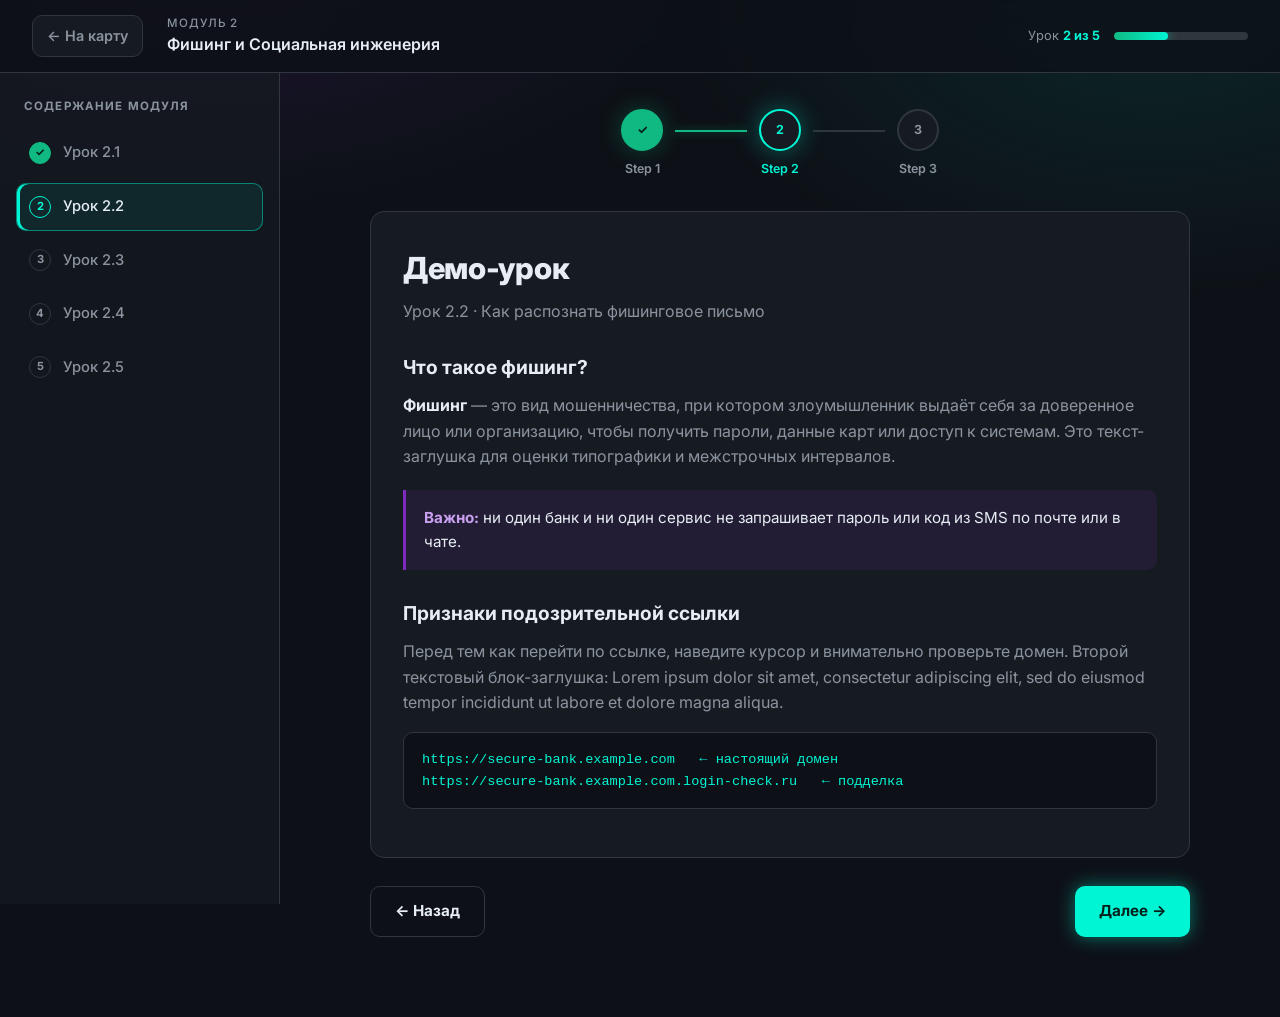
==== lesson.html @ 6311102e "Add Neon Shield UI prototype: course map, lesson template, styles, nav stub Co-authored-by: Kronzex " ====
<!DOCTYPE html>
<html lang="ru">
<head>
  <meta charset="UTF-8">
  <meta name="viewport" content="width=device-width, initial-scale=1.0">
  <title>CyberProtect — Фишинг и Социальная инженерия</title>
  <link rel="preconnect" href="https://fonts.googleapis.com">
  <link rel="preconnect" href="https://fonts.gstatic.com" crossorigin>
  <link rel="stylesheet" href="styles.css">
</head>
<body>

  <header class="header">
    <a href="index.html" class="back-link" data-nav="map">← На карту</a>
    <div class="header__title">
      <small>Модуль 2</small>
      Фишинг и Социальная инженерия
    </div>
    <div class="progress-wrap" style="flex-basis: 220px">
      <span class="progress-label">Урок <strong>2 из 5</strong></span>
      <div class="progress-bar"><div class="progress-bar__fill" style="width: 40%"></div></div>
    </div>
  </header>

  <div class="layout">

    <aside class="sidebar">
      <h2 class="sidebar__title">Содержание модуля</h2>
      <ul class="steps-list">
        <li><a href="#" class="is-done"><span class="dot">✓</span> Урок 2.1</a></li>
        <li><a href="#" class="is-current"><span class="dot">2</span> Урок 2.2</a></li>
        <li><a href="#"><span class="dot">3</span> Урок 2.3</a></li>
        <li><a href="#"><span class="dot">4</span> Урок 2.4</a></li>
        <li><a href="#"><span class="dot">5</span> Урок 2.5</a></li>
      </ul>
    </aside>

    <main class="content">
      <div class="content__inner">

        <nav class="stepper" aria-label="Шаги урока">
          <div class="step is-done">
            <div class="step__circle">✓</div>
            Step 1
          </div>
          <div class="step__line is-done"></div>
          <div class="step is-current">
            <div class="step__circle">2</div>
            Step 2
          </div>
          <div class="step__line"></div>
          <div class="step">
            <div class="step__circle">3</div>
            Step 3
          </div>
        </nav>

        <article class="card">
          <h1>Демо-урок</h1>
          <p>Урок 2.2 · Как распознать фишинговое письмо</p>

          <h2>Что такое фишинг?</h2>
          <p>
            <strong>Фишинг</strong> — это вид мошенничества, при котором злоумышленник выдаёт себя
            за доверенное лицо или организацию, чтобы получить пароли, данные карт или доступ к системам.
            Это текст-заглушка для оценки типографики и межстрочных интервалов.
          </p>

          <div class="callout">
            <b>Важно:</b> ни один банк и ни один сервис не запрашивает пароль или код из SMS по почте или в чате.
          </div>

          <h2>Признаки подозрительной ссылки</h2>
          <p>
            Перед тем как перейти по ссылке, наведите курсор и внимательно проверьте домен.
            Второй текстовый блок-заглушка: Lorem ipsum dolor sit amet, consectetur adipiscing elit,
            sed do eiusmod tempor incididunt ut labore et dolore magna aliqua.
          </p>
          <pre class="code">https://secure-bank.example.com   ← настоящий домен
https://secure-bank.example.com.login-check.ru   ← подделка</pre>
        </article>

        <div class="lesson-nav">
          <a href="#" class="btn btn--ghost">← Назад</a>
          <a href="#" class="btn">Далее →</a>
        </div>

      </div>
    </main>

  </div>

  <script src="app.js"></script>
</body>
</html>
---- styles.css ----
@import url('https://fonts.googleapis.com/css2?family=Inter:wght@400;500;600;700;800&display=swap');

:root {
  --bg-dark: #0D1117;
  --bg-card: #161B22;
  --border: #30363D;
  --text: #E6EDF3;
  --text-muted: #8B949E;
  --accent-cyan: #00F5D4;
  --accent-green: #10B981;
  --accent-purple: #7B2CBF;

  --radius: 14px;
  --glow-cyan: 0 0 24px rgba(0, 245, 212, 0.35);
  --glow-green: 0 0 22px rgba(16, 185, 129, 0.3);
  --glow-purple: 0 0 22px rgba(123, 44, 191, 0.4);
}

*, *::before, *::after { box-sizing: border-box; }

html { scroll-behavior: smooth; }

body {
  margin: 0;
  min-height: 100vh;
  font-family: 'Inter', system-ui, -apple-system, 'Segoe UI', sans-serif;
  color: var(--text);
  background:
    radial-gradient(900px 500px at 15% -10%, rgba(123, 44, 191, 0.18), transparent 60%),
    radial-gradient(800px 500px at 90% 0%, rgba(0, 245, 212, 0.09), transparent 60%),
    var(--bg-dark);
  background-attachment: fixed;
  line-height: 1.6;
  -webkit-font-smoothing: antialiased;
}

a { color: inherit; text-decoration: none; }

/* ---------- Header ---------- */
.header {
  position: sticky;
  top: 0;
  z-index: 50;
  display: flex;
  align-items: center;
  justify-content: space-between;
  gap: 24px;
  padding: 14px 32px;
  background: rgba(13, 17, 23, 0.8);
  backdrop-filter: blur(12px);
  border-bottom: 1px solid var(--border);
}

.logo {
  font-size: 1.25rem;
  font-weight: 800;
  letter-spacing: -0.01em;
  white-space: nowrap;
}
.logo span {
  background: linear-gradient(90deg, var(--accent-cyan), var(--accent-green));
  -webkit-background-clip: text;
  background-clip: text;
  color: transparent;
}

.progress-wrap {
  display: flex;
  align-items: center;
  gap: 14px;
  min-width: 0;
  flex: 0 1 340px;
}
.progress-label {
  font-size: 0.8rem;
  color: var(--text-muted);
  white-space: nowrap;
}
.progress-label strong { color: var(--accent-cyan); font-weight: 700; }

.progress-bar {
  position: relative;
  flex: 1;
  height: 8px;
  background: var(--border);
  border-radius: 999px;
  overflow: hidden;
}
.progress-bar__fill {
  height: 100%;
  width: 33%;
  border-radius: inherit;
  background: linear-gradient(90deg, var(--accent-green), var(--accent-cyan));
  box-shadow: 0 0 12px rgba(0, 245, 212, 0.6);
}

.back-link {
  display: inline-flex;
  align-items: center;
  gap: 8px;
  padding: 8px 14px;
  font-size: 0.9rem;
  font-weight: 600;
  color: var(--text-muted);
  border: 1px solid var(--border);
  border-radius: 10px;
  background: var(--bg-card);
  transition: color .2s, border-color .2s, box-shadow .2s, transform .2s;
}
.back-link:hover {
  color: var(--accent-cyan);
  border-color: var(--accent-cyan);
  box-shadow: var(--glow-cyan);
  transform: translateX(-2px);
}

.header__title {
  flex: 1;
  font-weight: 600;
  font-size: 1rem;
  overflow: hidden;
  text-overflow: ellipsis;
  white-space: nowrap;
}
.header__title small {
  display: block;
  font-size: 0.72rem;
  font-weight: 500;
  color: var(--text-muted);
  text-transform: uppercase;
  letter-spacing: 0.08em;
}

/* ---------- Buttons ---------- */
.btn {
  display: inline-flex;
  align-items: center;
  justify-content: center;
  gap: 8px;
  padding: 12px 24px;
  font: inherit;
  font-weight: 700;
  font-size: 0.95rem;
  color: #04201c;
  background: var(--accent-cyan);
  border: 0;
  border-radius: 10px;
  cursor: pointer;
  box-shadow: 0 0 18px rgba(0, 245, 212, 0.45);
  transition: transform .2s, box-shadow .2s, filter .2s;
}
.btn:hover {
  transform: translateY(-2px);
  box-shadow: 0 0 30px rgba(0, 245, 212, 0.75);
  filter: brightness(1.08);
}
.btn--ghost {
  color: var(--text);
  background: transparent;
  border: 1px solid var(--border);
  box-shadow: none;
}
.btn--ghost:hover {
  border-color: var(--accent-cyan);
  color: var(--accent-cyan);
  box-shadow: var(--glow-cyan);
  filter: none;
}

/* ---------- Page: Index ---------- */
.container {
  max-width: 760px;
  margin: 0 auto;
  padding: 56px 24px 96px;
}

.page-head { text-align: center; margin-bottom: 56px; }
.eyebrow {
  display: inline-block;
  padding: 4px 12px;
  margin-bottom: 16px;
  font-size: 0.75rem;
  font-weight: 600;
  letter-spacing: 0.1em;
  text-transform: uppercase;
  color: var(--accent-cyan);
  border: 1px solid rgba(0, 245, 212, 0.35);
  border-radius: 999px;
  background: rgba(0, 245, 212, 0.06);
}
.page-title {
  margin: 0 0 12px;
  font-size: clamp(1.9rem, 4vw, 2.7rem);
  font-weight: 800;
  line-height: 1.15;
  letter-spacing: -0.02em;
}
.page-title span {
  background: linear-gradient(90deg, var(--accent-cyan), var(--accent-purple));
  -webkit-background-clip: text;
  background-clip: text;
  color: transparent;
}
.page-sub { margin: 0; color: var(--text-muted); font-size: 1.05rem; }

/* Learning path */
.path {
  position: relative;
  display: flex;
  flex-direction: column;
  align-items: center;
  gap: 56px;
}

.path::before {
  content: '';
  position: absolute;
  top: 20px;
  bottom: 20px;
  left: 50%;
  width: 3px;
  transform: translateX(-50%);
  border-radius: 3px;
  background: linear-gradient(
    to bottom,
    var(--accent-green) 0%,
    var(--accent-cyan) 45%,
    var(--border) 70%,
    var(--border) 100%
  );
  box-shadow: 0 0 14px rgba(0, 245, 212, 0.55), 0 0 30px rgba(16, 185, 129, 0.25);
}

.module {
  position: relative;
  z-index: 1;
  width: 100%;
  max-width: 560px;
  display: flex;
  gap: 20px;
  padding: 26px;
  background: var(--bg-card);
  border: 1px solid var(--border);
  border-radius: var(--radius);
  transition: transform .3s ease, box-shadow .3s ease, border-color .3s ease;
}

.module::before {
  content: '';
  position: absolute;
  top: -29px;
  left: 50%;
  width: 11px;
  height: 11px;
  transform: translateX(-50%);
  border-radius: 50%;
  background: var(--node-color, var(--border));
  box-shadow: 0 0 10px var(--node-color, transparent);
}
.module:first-child::before { display: none; }

.module__icon {
  flex: none;
  display: grid;
  place-items: center;
  width: 54px;
  height: 54px;
  font-size: 1.5rem;
  font-weight: 800;
  border-radius: 50%;
  border: 2px solid var(--node-color, var(--border));
  color: var(--node-color, var(--text-muted));
  background: rgba(255, 255, 255, 0.02);
}

.module__body { flex: 1; min-width: 0; }
.module__status {
  display: inline-block;
  margin-bottom: 6px;
  font-size: 0.7rem;
  font-weight: 700;
  letter-spacing: 0.1em;
  text-transform: uppercase;
  color: var(--node-color, var(--text-muted));
}
.module__title { margin: 0 0 8px; font-size: 1.25rem; font-weight: 700; line-height: 1.3; }
.module__desc { margin: 0; color: var(--text-muted); font-size: 0.95rem; }
.module__meta {
  display: flex;
  flex-wrap: wrap;
  gap: 8px;
  margin-top: 16px;
}
.tag {
  padding: 3px 10px;
  font-size: 0.75rem;
  color: var(--text-muted);
  border: 1px solid var(--border);
  border-radius: 999px;
}
.module .btn { margin-top: 20px; }

/* Done */
.module--done { --node-color: var(--accent-green); border-color: rgba(16, 185, 129, 0.45); }
.module--done .module__icon {
  background: rgba(16, 185, 129, 0.12);
  box-shadow: var(--glow-green);
}
.module--done:hover {
  transform: translateY(-6px);
  box-shadow: var(--glow-green), 0 14px 30px rgba(0, 0, 0, 0.4);
  border-color: var(--accent-green);
}

/* Active */
.module--active {
  --node-color: var(--accent-cyan);
  border-color: var(--accent-cyan);
  background: linear-gradient(160deg, rgba(0, 245, 212, 0.07), var(--bg-card) 55%);
  animation: pulse 2.4s ease-in-out infinite;
}
.module--active .module__icon {
  background: rgba(0, 245, 212, 0.1);
  box-shadow: var(--glow-cyan);
}
.module--active:hover {
  transform: translateY(-8px);
  animation-play-state: paused;
  box-shadow: 0 0 44px rgba(0, 245, 212, 0.55), 0 18px 36px rgba(0, 0, 0, 0.45);
}

@keyframes pulse {
  0%, 100% {
    box-shadow: 0 0 10px rgba(0, 245, 212, 0.25), 0 0 0 0 rgba(0, 245, 212, 0.4);
    border-color: rgba(0, 245, 212, 0.7);
  }
  50% {
    box-shadow: 0 0 34px rgba(0, 245, 212, 0.55), 0 0 0 8px rgba(0, 245, 212, 0);
    border-color: var(--accent-cyan);
  }
}

/* Locked */
.module--locked {
  opacity: 0.55;
  filter: grayscale(0.6);
  background: rgba(22, 27, 34, 0.6);
  border-style: dashed;
  cursor: not-allowed;
}
.module--locked .module__icon { font-size: 1.35rem; }
.module--locked:hover {
  transform: translateY(-3px);
  box-shadow: 0 8px 20px rgba(0, 0, 0, 0.35);
}

/* ---------- Page: Lesson ---------- */
.layout {
  display: grid;
  grid-template-columns: 280px 1fr;
  min-height: calc(100vh - 69px);
}

.sidebar {
  position: sticky;
  top: 69px;
  align-self: start;
  height: calc(100vh - 69px);
  overflow-y: auto;
  padding: 24px 16px;
  background: rgba(22, 27, 34, 0.7);
  border-right: 1px solid var(--border);
}
.sidebar__title {
  margin: 0 8px 14px;
  font-size: 0.72rem;
  font-weight: 700;
  letter-spacing: 0.1em;
  text-transform: uppercase;
  color: var(--text-muted);
}
.steps-list { list-style: none; margin: 0; padding: 0; display: grid; gap: 6px; }
.steps-list a {
  display: flex;
  align-items: center;
  gap: 12px;
  padding: 11px 12px;
  font-size: 0.92rem;
  font-weight: 500;
  color: var(--text-muted);
  border: 1px solid transparent;
  border-radius: 10px;
  transition: background .2s, color .2s, border-color .2s, box-shadow .2s;
}
.steps-list a:hover {
  color: var(--text);
  background: rgba(255, 255, 255, 0.04);
}
.steps-list .dot {
  flex: none;
  width: 22px;
  height: 22px;
  display: grid;
  place-items: center;
  font-size: 0.7rem;
  font-weight: 700;
  border-radius: 50%;
  border: 1.5px solid var(--border);
}
.steps-list .is-done .dot {
  color: #04201c;
  background: var(--accent-green);
  border-color: var(--accent-green);
}
.steps-list .is-current {
  color: var(--text);
  background: rgba(0, 245, 212, 0.08);
  border-color: rgba(0, 245, 212, 0.45);
  box-shadow: inset 3px 0 0 var(--accent-cyan);
}
.steps-list .is-current .dot { border-color: var(--accent-cyan); color: var(--accent-cyan); }

.content { padding: 36px 40px 80px; min-width: 0; }
.content__inner { max-width: 820px; margin: 0 auto; }

.stepper {
  display: flex;
  align-items: center;
  justify-content: center;
  margin-bottom: 32px;
}
.step {
  display: flex;
  flex-direction: column;
  align-items: center;
  gap: 8px;
  font-size: 0.78rem;
  font-weight: 600;
  color: var(--text-muted);
}
.step__circle {
  display: grid;
  place-items: center;
  width: 42px;
  height: 42px;
  font-weight: 700;
  border-radius: 50%;
  border: 2px solid var(--border);
  background: var(--bg-card);
  cursor: pointer;
  transition: transform .2s, box-shadow .2s, border-color .2s;
}
.step__circle:hover { transform: translateY(-2px); border-color: var(--accent-cyan); }
.step.is-done .step__circle {
  color: #04201c;
  background: var(--accent-green);
  border-color: var(--accent-green);
  box-shadow: var(--glow-green);
}
.step.is-current { color: var(--accent-cyan); }
.step.is-current .step__circle {
  color: var(--accent-cyan);
  border-color: var(--accent-cyan);
  box-shadow: var(--glow-cyan);
}
.step__line {
  width: 72px;
  height: 2px;
  margin: 0 12px 26px;
  background: var(--border);
}
.step__line.is-done { background: var(--accent-green); box-shadow: 0 0 8px rgba(16, 185, 129, .5); }

.card {
  padding: 32px;
  background: var(--bg-card);
  border: 1px solid var(--border);
  border-radius: var(--radius);
  transition: transform .3s ease, box-shadow .3s ease, border-color .3s ease;
}
.card:hover {
  transform: translateY(-4px);
  border-color: rgba(0, 245, 212, 0.5);
  box-shadow: var(--glow-cyan), 0 14px 30px rgba(0, 0, 0, 0.35);
}
.card h1 { margin: 0 0 6px; font-size: 1.9rem; font-weight: 800; letter-spacing: -0.01em; }
.card h2 { margin: 28px 0 10px; font-size: 1.2rem; }
.card p { margin: 0 0 14px; color: var(--text-muted); }
.card p strong { color: var(--text); }

.callout {
  margin: 20px 0;
  padding: 16px 18px;
  border-left: 3px solid var(--accent-purple);
  border-radius: 0 10px 10px 0;
  background: rgba(123, 44, 191, 0.12);
  color: var(--text);
  font-size: 0.95rem;
}
.callout b { color: #c9a0f0; }

pre.code {
  margin: 16px 0;
  padding: 16px 18px;
  overflow-x: auto;
  font: 0.85rem/1.6 ui-monospace, 'SF Mono', Menlo, Consolas, monospace;
  color: var(--accent-cyan);
  background: var(--bg-dark);
  border: 1px solid var(--border);
  border-radius: 10px;
}

.lesson-nav {
  display: flex;
  justify-content: space-between;
  gap: 12px;
  margin-top: 28px;
}

/* ---------- Responsive ---------- */
@media (max-width: 860px) {
  .layout { grid-template-columns: 1fr; }
  .sidebar {
    position: static;
    height: auto;
    border-right: 0;
    border-bottom: 1px solid var(--border);
  }
  .content { padding: 24px 16px 60px; }
}

@media (max-width: 600px) {
  .header { padding: 12px 16px; flex-wrap: wrap; }
  .progress-wrap { flex: 1 1 100%; order: 3; }
  .module { padding: 20px; gap: 14px; }
  .module__icon { width: 44px; height: 44px; }
  .step__line { width: 32px; margin-inline: 6px; }
  .card { padding: 22px; }
}

@media (prefers-reduced-motion: reduce) {
  * { animation: none !important; transition: none !important; }
}
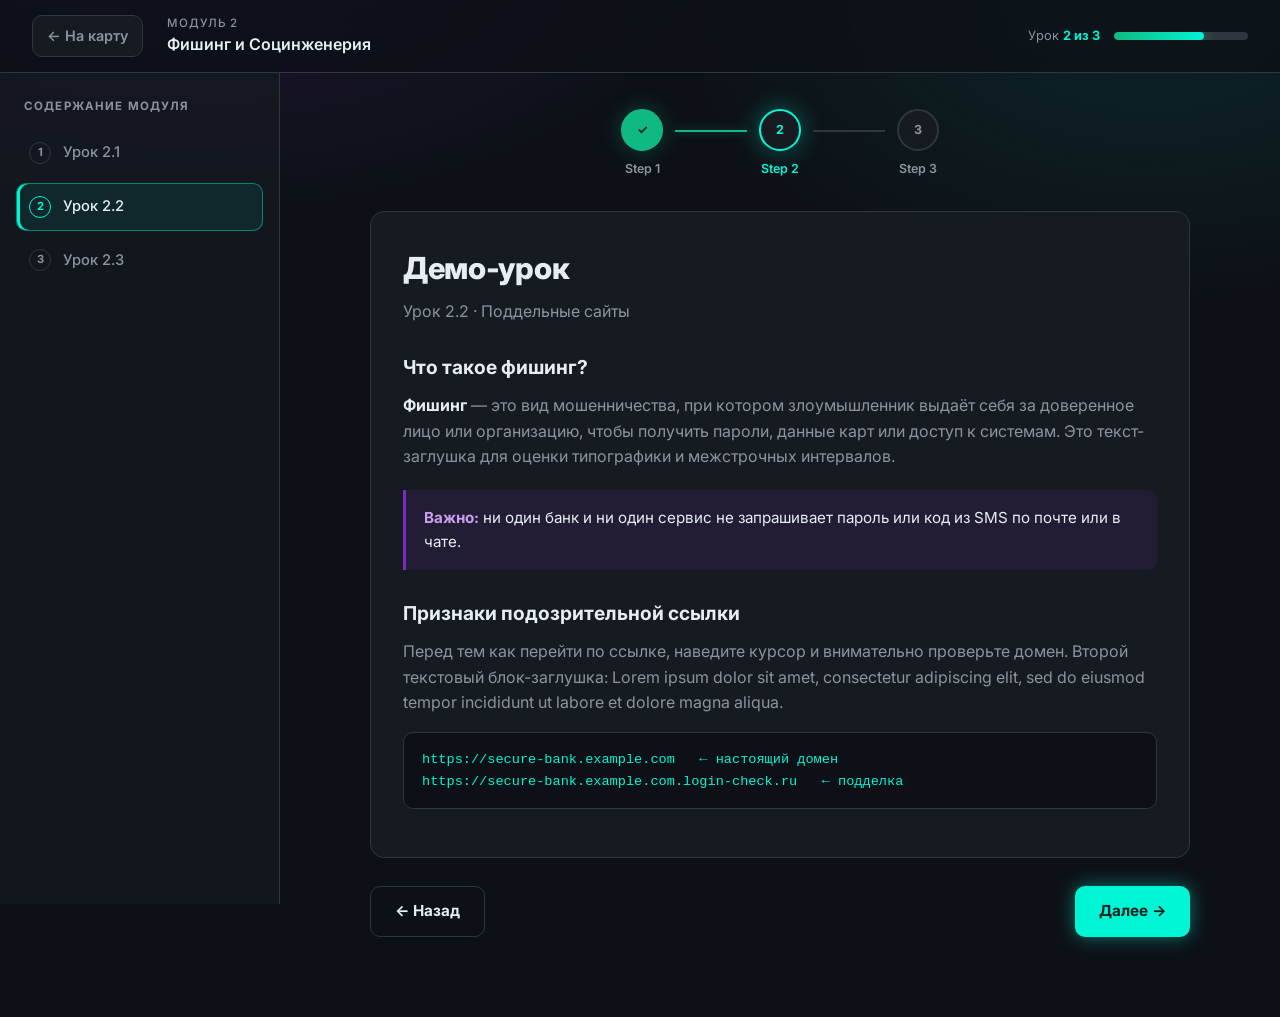
==== commit 8a62637b: "Rework index: module tabs and skill tree with circular lesson nodes Co-authored-by: Kronzex <kronzex" ====
--- a/lesson.html
+++ b/lesson.html
@@ -13,12 +13,12 @@
   <header class="header">
     <a href="index.html" class="back-link" data-nav="map">← На карту</a>
     <div class="header__title">
-      <small>Модуль 2</small>
-      Фишинг и Социальная инженерия
+      <small id="lesson-module-num">Модуль 2</small>
+      <span id="lesson-module-title">Фишинг и Социальная инженерия</span>
     </div>
     <div class="progress-wrap" style="flex-basis: 220px">
-      <span class="progress-label">Урок <strong>2 из 5</strong></span>
-      <div class="progress-bar"><div class="progress-bar__fill" style="width: 40%"></div></div>
+      <span class="progress-label">Урок <strong id="lesson-counter">2 из 3</strong></span>
+      <div class="progress-bar"><div class="progress-bar__fill" id="lesson-bar" style="width: 66%"></div></div>
     </div>
   </header>
 
@@ -26,13 +26,7 @@
 
     <aside class="sidebar">
       <h2 class="sidebar__title">Содержание модуля</h2>
-      <ul class="steps-list">
-        <li><a href="#" class="is-done"><span class="dot">✓</span> Урок 2.1</a></li>
-        <li><a href="#" class="is-current"><span class="dot">2</span> Урок 2.2</a></li>
-        <li><a href="#"><span class="dot">3</span> Урок 2.3</a></li>
-        <li><a href="#"><span class="dot">4</span> Урок 2.4</a></li>
-        <li><a href="#"><span class="dot">5</span> Урок 2.5</a></li>
-      </ul>
+      <ul class="steps-list" id="lesson-list"></ul>
     </aside>
 
     <main class="content">
@@ -57,7 +51,7 @@
 
         <article class="card">
           <h1>Демо-урок</h1>
-          <p>Урок 2.2 · Как распознать фишинговое письмо</p>
+          <p id="lesson-subtitle">Урок 2.2 · Как распознать фишинговое письмо</p>
 
           <h2>Что такое фишинг?</h2>
           <p>
--- a/styles.css
+++ b/styles.css
@@ -168,29 +168,32 @@
 }
 
 /* ---------- Page: Index ---------- */
+body.space {
+  background:
+    radial-gradient(1px 1px at 12% 18%, rgba(230, 237, 243, .55), transparent 100%),
+    radial-gradient(1px 1px at 78% 12%, rgba(230, 237, 243, .4), transparent 100%),
+    radial-gradient(1.5px 1.5px at 44% 34%, rgba(0, 245, 212, .5), transparent 100%),
+    radial-gradient(1px 1px at 90% 46%, rgba(230, 237, 243, .35), transparent 100%),
+    radial-gradient(1px 1px at 22% 62%, rgba(230, 237, 243, .4), transparent 100%),
+    radial-gradient(1.5px 1.5px at 66% 78%, rgba(123, 44, 191, .8), transparent 100%),
+    radial-gradient(1px 1px at 8% 90%, rgba(230, 237, 243, .35), transparent 100%),
+    radial-gradient(1px 1px at 55% 92%, rgba(230, 237, 243, .4), transparent 100%),
+    radial-gradient(900px 500px at 15% -10%, rgba(123, 44, 191, 0.16), transparent 60%),
+    radial-gradient(800px 500px at 90% 0%, rgba(0, 245, 212, 0.08), transparent 60%),
+    var(--bg-dark);
+  background-attachment: fixed;
+}
+
 .container {
   max-width: 760px;
   margin: 0 auto;
-  padding: 56px 24px 96px;
-}
-
-.page-head { text-align: center; margin-bottom: 56px; }
-.eyebrow {
-  display: inline-block;
-  padding: 4px 12px;
-  margin-bottom: 16px;
-  font-size: 0.75rem;
-  font-weight: 600;
-  letter-spacing: 0.1em;
-  text-transform: uppercase;
-  color: var(--accent-cyan);
-  border: 1px solid rgba(0, 245, 212, 0.35);
-  border-radius: 999px;
-  background: rgba(0, 245, 212, 0.06);
-}
+  padding: 48px 24px 96px;
+}
+
+.page-head { text-align: center; margin-bottom: 36px; }
 .page-title {
-  margin: 0 0 12px;
-  font-size: clamp(1.9rem, 4vw, 2.7rem);
+  margin: 0 0 8px;
+  font-size: clamp(1.6rem, 3.5vw, 2.2rem);
   font-weight: 800;
   line-height: 1.15;
   letter-spacing: -0.02em;
@@ -201,157 +204,254 @@
   background-clip: text;
   color: transparent;
 }
-.page-sub { margin: 0; color: var(--text-muted); font-size: 1.05rem; }
-
-/* Learning path */
-.path {
+.page-sub { margin: 0; color: var(--text-muted); font-size: 0.98rem; }
+
+/* Tabs */
+.tabs {
+  display: flex;
+  gap: 4px;
+  padding: 4px;
+  margin-bottom: 40px;
+  background: rgba(22, 27, 34, 0.8);
+  border: 1px solid var(--border);
+  border-radius: 14px;
+  backdrop-filter: blur(8px);
+}
+.tab {
+  flex: 1;
+  display: flex;
+  align-items: center;
+  justify-content: center;
+  gap: 8px;
+  padding: 11px 14px;
+  font: inherit;
+  font-size: 0.9rem;
+  font-weight: 600;
+  line-height: 1.3;
+  color: var(--text-muted);
+  background: transparent;
+  border: 1px solid transparent;
+  border-radius: 10px;
+  cursor: pointer;
+  transition: color .2s, background .2s, border-color .2s, box-shadow .2s;
+}
+.tab:hover { color: var(--text); background: rgba(255, 255, 255, 0.04); }
+.tab:focus-visible { outline: 2px solid var(--accent-cyan); outline-offset: 2px; }
+.tab[aria-selected="true"] {
+  color: var(--accent-cyan);
+  background: rgba(0, 245, 212, 0.08);
+  border-color: rgba(0, 245, 212, 0.5);
+  box-shadow: 0 0 18px rgba(0, 245, 212, 0.18), inset 0 0 12px rgba(0, 245, 212, 0.06);
+}
+.tab[aria-disabled="true"] {
+  color: #5b636d;
+  cursor: not-allowed;
+}
+.tab[aria-disabled="true"]:hover { background: transparent; color: #5b636d; }
+.tab.is-shake { animation: shake .35s; }
+@keyframes shake {
+  25% { transform: translateX(-4px); }
+  75% { transform: translateX(4px); }
+}
+
+/* Skill tree */
+.panel[hidden] { display: none; }
+.panel { animation: fade-in .35s ease; }
+@keyframes fade-in {
+  from { opacity: 0; transform: translateY(8px); }
+  to { opacity: 1; transform: none; }
+}
+
+.tree {
+  --row-h: 116px;
+  --node: 56px;
   position: relative;
-  display: flex;
-  flex-direction: column;
-  align-items: center;
-  gap: 56px;
-}
-
-.path::before {
-  content: '';
-  position: absolute;
-  top: 20px;
-  bottom: 20px;
-  left: 50%;
-  width: 3px;
-  transform: translateX(-50%);
-  border-radius: 3px;
-  background: linear-gradient(
-    to bottom,
-    var(--accent-green) 0%,
-    var(--accent-cyan) 45%,
-    var(--border) 70%,
-    var(--border) 100%
-  );
-  box-shadow: 0 0 14px rgba(0, 245, 212, 0.55), 0 0 30px rgba(16, 185, 129, 0.25);
-}
-
-.module {
+  max-width: 520px;
+  margin: 0 auto;
+}
+
+.module-card {
   position: relative;
-  z-index: 1;
-  width: 100%;
-  max-width: 560px;
-  display: flex;
-  gap: 20px;
-  padding: 26px;
+  z-index: 2;
+  padding: 22px 26px;
+  text-align: center;
   background: var(--bg-card);
   border: 1px solid var(--border);
   border-radius: var(--radius);
   transition: transform .3s ease, box-shadow .3s ease, border-color .3s ease;
 }
-
-.module::before {
-  content: '';
+.module-card:hover {
+  transform: translateY(-4px);
+  border-color: rgba(0, 245, 212, 0.55);
+  box-shadow: var(--glow-cyan), 0 14px 30px rgba(0, 0, 0, 0.35);
+}
+.module-card__kicker {
+  font-size: 0.7rem;
+  font-weight: 700;
+  letter-spacing: 0.12em;
+  text-transform: uppercase;
+  color: var(--accent-cyan);
+}
+.module-card__title { margin: 4px 0 12px; font-size: 1.3rem; font-weight: 700; }
+.module-card__progress {
+  display: flex;
+  align-items: center;
+  gap: 12px;
+  max-width: 320px;
+  margin: 0 auto;
+  font-size: 0.82rem;
+  color: var(--text-muted);
+  white-space: nowrap;
+}
+.module-card__progress strong { color: var(--text); }
+.module-card__progress .progress-bar { height: 6px; }
+
+.nodes { list-style: none; margin: 0; padding: 0; }
+.node-row {
+  position: relative;
+  height: var(--row-h);
+}
+
+.link {
   position: absolute;
-  top: -29px;
-  left: 50%;
-  width: 11px;
-  height: 11px;
-  transform: translateX(-50%);
-  border-radius: 50%;
-  background: var(--node-color, var(--border));
-  box-shadow: 0 0 10px var(--node-color, transparent);
-}
-.module:first-child::before { display: none; }
-
-.module__icon {
-  flex: none;
+  left: 0;
+  width: 100%;
+  top: calc(var(--node) / 2 - var(--row-h));
+  height: var(--row-h);
+  overflow: visible;
+  pointer-events: none;
+}
+.node-row:first-child .link { top: calc(var(--node) / 2 - 56px); height: 56px; }
+.link line {
+  stroke: var(--border);
+  stroke-width: 2;
+  stroke-dasharray: 5 6;
+  stroke-linecap: round;
+  vector-effect: non-scaling-stroke;
+}
+.link--done line {
+  stroke: var(--accent-green);
+  stroke-dasharray: none;
+  filter: drop-shadow(0 0 4px rgba(16, 185, 129, .8));
+}
+.link--active line {
+  stroke: var(--accent-cyan);
+  stroke-dasharray: none;
+  filter: drop-shadow(0 0 5px rgba(0, 245, 212, .9));
+}
+
+.node {
+  position: absolute;
+  top: 0;
+  left: var(--x);
+  z-index: 2;
   display: grid;
   place-items: center;
-  width: 54px;
-  height: 54px;
-  font-size: 1.5rem;
+  width: var(--node);
+  height: var(--node);
+  margin-left: calc(var(--node) / -2);
+  font-size: 0.98rem;
+  font-weight: 700;
+  letter-spacing: 0.02em;
+  color: var(--c, var(--text-muted));
+  background: var(--bg-dark);
+  border: 2px solid var(--c, var(--border));
+  border-radius: 50%;
+  transition: transform .25s ease, box-shadow .25s ease;
+}
+.node__badge {
+  position: absolute;
+  top: -5px;
+  right: -7px;
+  display: grid;
+  place-items: center;
+  width: 20px;
+  height: 20px;
+  font-size: 0.65rem;
+  border-radius: 50%;
+}
+
+.node--done {
+  --c: var(--accent-green);
+  background: rgba(16, 185, 129, 0.1);
+  box-shadow: 0 0 14px rgba(16, 185, 129, 0.3);
+}
+.node--done .node__badge {
   font-weight: 800;
+  color: #04201c;
+  background: var(--accent-green);
+  border: 2px solid var(--bg-dark);
+}
+.node--done:hover { transform: translateY(-4px) scale(1.06); box-shadow: var(--glow-green); }
+
+.node--active {
+  --c: var(--accent-cyan);
+  background: rgba(0, 245, 212, 0.1);
+  cursor: pointer;
+  animation: node-pulse 2s ease-in-out infinite;
+}
+.node--active:hover {
+  transform: translateY(-4px) scale(1.1);
+  animation-play-state: paused;
+  box-shadow: 0 0 36px rgba(0, 245, 212, 0.8);
+}
+.node--active:focus-visible { outline: 2px solid var(--text); outline-offset: 4px; }
+@keyframes node-pulse {
+  0%, 100% { box-shadow: 0 0 10px rgba(0, 245, 212, .4), 0 0 0 0 rgba(0, 245, 212, .45); }
+  50% { box-shadow: 0 0 26px rgba(0, 245, 212, .8), 0 0 0 12px rgba(0, 245, 212, 0); }
+}
+
+.node--locked {
+  --c: #4a525c;
+  background: #1c2128;
+  cursor: not-allowed;
+}
+.node--locked .node__badge {
+  top: -6px;
+  right: -8px;
+  font-size: 0.6rem;
+  background: var(--bg-card);
+  border: 1px solid var(--border);
+}
+
+.node[data-tip]::after {
+  content: attr(data-tip);
+  position: absolute;
+  bottom: calc(100% + 12px);
+  left: 50%;
+  padding: 5px 10px;
+  font-size: 0.74rem;
+  font-weight: 500;
+  letter-spacing: 0;
+  white-space: nowrap;
+  color: var(--text);
+  background: var(--bg-card);
+  border: 1px solid var(--border);
+  border-radius: 8px;
+  opacity: 0;
+  transform: translate(-50%, 4px);
+  pointer-events: none;
+  transition: opacity .2s, transform .2s;
+}
+.node[data-tip]:hover::after,
+.node[data-tip]:focus-visible::after { opacity: 1; transform: translate(-50%, 0); }
+
+.legend {
+  display: flex;
+  justify-content: center;
+  flex-wrap: wrap;
+  gap: 8px 20px;
+  margin-top: 28px;
+  font-size: 0.78rem;
+  color: var(--text-muted);
+}
+.legend i {
+  display: inline-block;
+  width: 9px;
+  height: 9px;
+  margin-right: 7px;
   border-radius: 50%;
-  border: 2px solid var(--node-color, var(--border));
-  color: var(--node-color, var(--text-muted));
-  background: rgba(255, 255, 255, 0.02);
-}
-
-.module__body { flex: 1; min-width: 0; }
-.module__status {
-  display: inline-block;
-  margin-bottom: 6px;
-  font-size: 0.7rem;
-  font-weight: 700;
-  letter-spacing: 0.1em;
-  text-transform: uppercase;
-  color: var(--node-color, var(--text-muted));
-}
-.module__title { margin: 0 0 8px; font-size: 1.25rem; font-weight: 700; line-height: 1.3; }
-.module__desc { margin: 0; color: var(--text-muted); font-size: 0.95rem; }
-.module__meta {
-  display: flex;
-  flex-wrap: wrap;
-  gap: 8px;
-  margin-top: 16px;
-}
-.tag {
-  padding: 3px 10px;
-  font-size: 0.75rem;
-  color: var(--text-muted);
-  border: 1px solid var(--border);
-  border-radius: 999px;
-}
-.module .btn { margin-top: 20px; }
-
-/* Done */
-.module--done { --node-color: var(--accent-green); border-color: rgba(16, 185, 129, 0.45); }
-.module--done .module__icon {
-  background: rgba(16, 185, 129, 0.12);
-  box-shadow: var(--glow-green);
-}
-.module--done:hover {
-  transform: translateY(-6px);
-  box-shadow: var(--glow-green), 0 14px 30px rgba(0, 0, 0, 0.4);
-  border-color: var(--accent-green);
-}
-
-/* Active */
-.module--active {
-  --node-color: var(--accent-cyan);
-  border-color: var(--accent-cyan);
-  background: linear-gradient(160deg, rgba(0, 245, 212, 0.07), var(--bg-card) 55%);
-  animation: pulse 2.4s ease-in-out infinite;
-}
-.module--active .module__icon {
-  background: rgba(0, 245, 212, 0.1);
-  box-shadow: var(--glow-cyan);
-}
-.module--active:hover {
-  transform: translateY(-8px);
-  animation-play-state: paused;
-  box-shadow: 0 0 44px rgba(0, 245, 212, 0.55), 0 18px 36px rgba(0, 0, 0, 0.45);
-}
-
-@keyframes pulse {
-  0%, 100% {
-    box-shadow: 0 0 10px rgba(0, 245, 212, 0.25), 0 0 0 0 rgba(0, 245, 212, 0.4);
-    border-color: rgba(0, 245, 212, 0.7);
-  }
-  50% {
-    box-shadow: 0 0 34px rgba(0, 245, 212, 0.55), 0 0 0 8px rgba(0, 245, 212, 0);
-    border-color: var(--accent-cyan);
-  }
-}
-
-/* Locked */
-.module--locked {
-  opacity: 0.55;
-  filter: grayscale(0.6);
-  background: rgba(22, 27, 34, 0.6);
-  border-style: dashed;
-  cursor: not-allowed;
-}
-.module--locked .module__icon { font-size: 1.35rem; }
-.module--locked:hover {
-  transform: translateY(-3px);
-  box-shadow: 0 8px 20px rgba(0, 0, 0, 0.35);
+  vertical-align: baseline;
 }
 
 /* ---------- Page: Lesson ---------- */
@@ -532,8 +632,8 @@
 @media (max-width: 600px) {
   .header { padding: 12px 16px; flex-wrap: wrap; }
   .progress-wrap { flex: 1 1 100%; order: 3; }
-  .module { padding: 20px; gap: 14px; }
-  .module__icon { width: 44px; height: 44px; }
+  .tabs { flex-direction: column; }
+  .tree { --row-h: 104px; }
   .step__line { width: 32px; margin-inline: 6px; }
   .card { padding: 22px; }
 }
